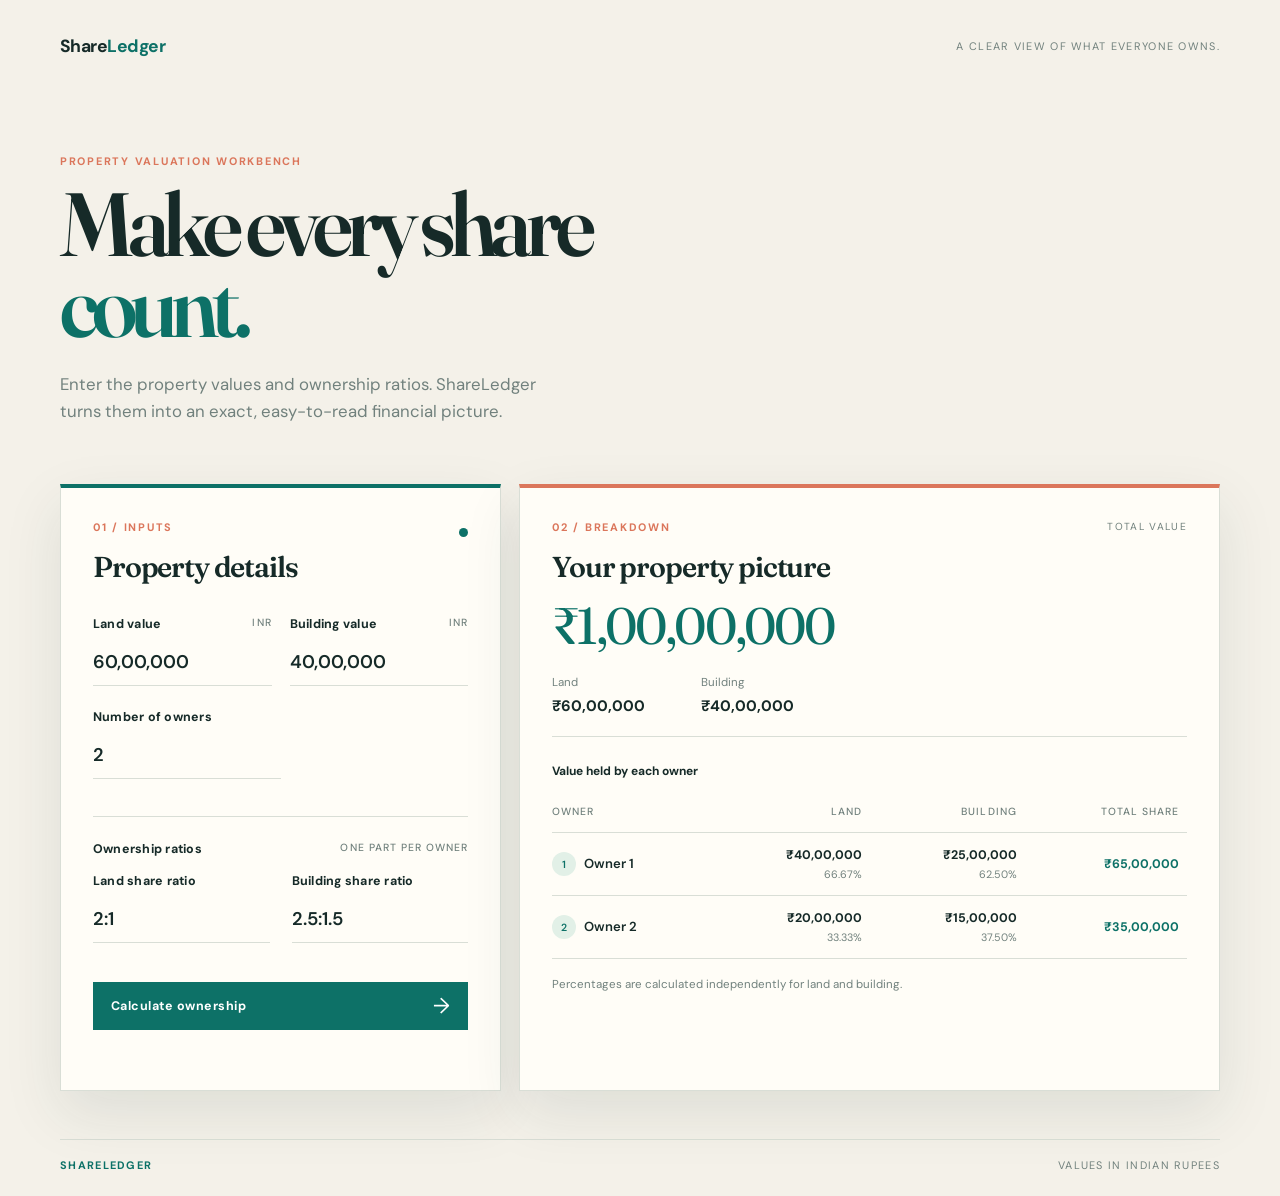
==== app/index.html @ 4bcc3acb "app" ====
<!doctype html>
<html lang="en-IN">
<head>
  <meta charset="utf-8">
  <meta name="viewport" content="width=device-width, initial-scale=1">
  <meta name="description" content="Calculate property valuation and ownership splits in Indian rupees.">
  <title>ShareLedger | Property split calculator</title>
  <link rel="preconnect" href="https://fonts.googleapis.com">
  <link rel="preconnect" href="https://fonts.gstatic.com" crossorigin>
  <link href="https://fonts.googleapis.com/css2?family=DM+Sans:wght@400;500;600;700&family=Fraunces:opsz,wght@9..144,600;9..144,700&display=swap" rel="stylesheet">
  <link rel="stylesheet" href="styles.css">
</head>
<body>
  <main class="page-shell">
    <header class="site-header">
      <a class="brand" href="./">Share<span>Ledger</span></a>
      <p class="header-note">A clear view of what everyone owns.</p>
    </header>

    <section class="intro" aria-labelledby="page-title">
      <p class="eyebrow">PROPERTY VALUATION WORKBENCH</p>
      <h1 id="page-title">Make every share<br><em>count.</em></h1>
      <p class="intro-copy">Enter the property values and ownership ratios. ShareLedger turns them into an exact, easy-to-read financial picture.</p>
    </section>

    <section class="workspace" aria-label="Property split calculator">
      <form id="calculator-form" class="input-panel" novalidate>
        <div class="panel-heading">
          <div>
            <p class="section-kicker">01 / INPUTS</p>
            <h2>Property details</h2>
          </div>
          <span class="status-dot" aria-hidden="true"></span>
        </div>

        <div class="field-grid">
          <label class="field">
            <span>Land value <small>INR</small></span>
            <input id="land-value" name="landValue" type="text" inputmode="decimal" placeholder="60,00,000" value="60,00,000" required>
            <span class="field-error" data-error-for="land-value"></span>
          </label>
          <label class="field">
            <span>Building value <small>INR</small></span>
            <input id="building-value" name="buildingValue" type="text" inputmode="decimal" placeholder="40,00,000" value="40,00,000" required>
            <span class="field-error" data-error-for="building-value"></span>
          </label>
          <label class="field field-small">
            <span>Number of owners</span>
            <input id="owner-count" name="ownerCount" type="number" min="1" step="1" value="2" required>
            <span class="field-error" data-error-for="owner-count"></span>
          </label>
        </div>

        <div class="ratio-block">
          <div class="ratio-title"><span>Ownership ratios</span><small>one part per owner</small></div>
          <div class="field-grid ratio-grid">
            <label class="field">
              <span>Land share ratio</span>
              <input id="land-ratio" name="landRatio" type="text" placeholder="2:1" value="2:1" required>
              <span class="field-error" data-error-for="land-ratio"></span>
            </label>
            <label class="field">
              <span>Building share ratio</span>
              <input id="building-ratio" name="buildingRatio" type="text" placeholder="2.5:1.5" value="2.5:1.5" required>
              <span class="field-error" data-error-for="building-ratio"></span>
            </label>
          </div>
        </div>

        <button class="calculate-button" type="submit">Calculate ownership <span aria-hidden="true">→</span></button>
        <p class="form-message" id="form-message" role="alert"></p>
      </form>

      <section class="results-panel" aria-live="polite" aria-labelledby="results-title">
        <div class="panel-heading results-heading">
          <div>
            <p class="section-kicker">02 / BREAKDOWN</p>
            <h2 id="results-title">Your property picture</h2>
          </div>
          <span class="total-label">TOTAL VALUE</span>
        </div>

        <div class="total-value" id="total-value">₹1,00,00,000</div>
        <div class="asset-strip">
          <div><span>Land</span><strong id="land-total">₹60,00,000</strong></div>
          <div><span>Building</span><strong id="building-total">₹40,00,000</strong></div>
        </div>

        <div class="table-wrap">
          <table>
            <caption>Value held by each owner</caption>
            <thead>
              <tr><th scope="col">Owner</th><th scope="col">Land</th><th scope="col">Building</th><th scope="col">Total share</th></tr>
            </thead>
            <tbody id="results-body"></tbody>
          </table>
        </div>
        <p class="table-note">Percentages are calculated independently for land and building.</p>
      </section>
    </section>

    <footer><span>SHARELEDGER</span><span>VALUES IN INDIAN RUPEES</span></footer>
  </main>
  <script src="calculations.js"></script>
  <script src="app.js"></script>
</body>
</html>
---- app/styles.css ----
:root {
  --ink: #162a28;
  --muted: #71817d;
  --paper: #f4f1e9;
  --panel: #fffdf7;
  --line: #d9ded6;
  --teal: #0d7167;
  --teal-dark: #07534d;
  --coral: #db765b;
  --shadow: 0 22px 55px rgba(29, 61, 54, .1);
}

* { box-sizing: border-box; }
body { margin: 0; color: var(--ink); background: var(--paper); font-family: 'DM Sans', sans-serif; }
body::before { content: ''; position: fixed; inset: 0; opacity: .28; pointer-events: none; background-image: radial-gradient(#b9c9bd 0.7px, transparent .7px); background-size: 18px 18px; }
.page-shell { width: min(1160px, calc(100% - 48px)); margin: 0 auto; padding: 28px 0 24px; position: relative; }
.site-header, footer { display: flex; justify-content: space-between; align-items: center; }
.brand { color: var(--ink); font-size: 1.1rem; font-weight: 700; letter-spacing: -.03em; text-decoration: none; }
.brand span { color: var(--teal); }
.header-note, footer { color: var(--muted); font-size: .68rem; letter-spacing: .12em; text-transform: uppercase; }
.intro { max-width: 650px; padding: 90px 0 58px; }
.eyebrow, .section-kicker { color: var(--coral); font-size: .68rem; font-weight: 700; letter-spacing: .16em; margin: 0 0 15px; }
h1, h2 { font-family: Fraunces, Georgia, serif; margin: 0; font-weight: 600; }
h1 { font-size: clamp(3.5rem, 7vw, 6.8rem); letter-spacing: -.07em; line-height: .91; }
h1 em { color: var(--teal); font-style: normal; }
.intro-copy { color: var(--muted); font-size: 1.05rem; line-height: 1.65; margin: 25px 0 0; max-width: 500px; }
.workspace { display: grid; grid-template-columns: minmax(320px, .85fr) minmax(500px, 1.35fr); gap: 18px; align-items: stretch; }
.input-panel, .results-panel { background: var(--panel); border: 1px solid var(--line); box-shadow: var(--shadow); padding: 32px; }
.input-panel { border-top: 4px solid var(--teal); }
.results-panel { border-top: 4px solid var(--coral); }
.panel-heading { align-items: flex-start; display: flex; justify-content: space-between; margin-bottom: 32px; }
h2 { font-size: 1.8rem; letter-spacing: -.04em; }
.status-dot { background: var(--teal); border-radius: 50%; height: 9px; margin-top: 8px; width: 9px; }
.field-grid { display: grid; grid-template-columns: 1fr 1fr; gap: 18px; }
.field-small { grid-column: span 2; max-width: 50%; }
.field span, .ratio-title { display: flex; justify-content: space-between; color: var(--ink); font-size: .78rem; font-weight: 700; letter-spacing: .02em; }
.field small, .ratio-title small { color: var(--muted); font-size: .65rem; font-weight: 500; letter-spacing: .1em; text-transform: uppercase; }
input { border: 0; border-bottom: 1px solid var(--line); border-radius: 0; background: transparent; color: var(--ink); font: 600 1.15rem 'DM Sans', sans-serif; margin-top: 9px; outline: 0; padding: 9px 0 11px; width: 100%; }
input:focus { border-color: var(--teal); box-shadow: 0 2px 0 var(--teal); }
.field.invalid input { border-color: var(--coral); }
.field-error { color: var(--coral) !important; display: block; font-size: .68rem !important; font-weight: 500 !important; line-height: 1.3; margin-top: 5px; }
.ratio-block { border-top: 1px solid var(--line); margin-top: 32px; padding-top: 24px; }
.ratio-title { margin-bottom: 16px; }
.ratio-grid { gap: 22px; }
.calculate-button { align-items: center; background: var(--teal); border: 0; color: white; cursor: pointer; display: flex; font: 700 .78rem 'DM Sans', sans-serif; justify-content: space-between; letter-spacing: .04em; margin-top: 34px; padding: 16px 18px; text-align: left; transition: background .2s, transform .2s; width: 100%; }
.calculate-button span { font-size: 1.35rem; font-weight: 400; line-height: .5; }
.calculate-button:hover { background: var(--teal-dark); transform: translateY(-2px); }
.form-message { color: var(--coral); font-size: .75rem; min-height: 16px; margin: 12px 0 0; }
.results-heading { margin-bottom: 16px; }
.total-label { color: var(--muted); font-size: .64rem; letter-spacing: .13em; }
.total-value { color: var(--teal); font-family: Fraunces, Georgia, serif; font-size: clamp(2.1rem, 4vw, 3.5rem); letter-spacing: -.055em; line-height: 1; }
.asset-strip { border-bottom: 1px solid var(--line); display: flex; gap: 56px; margin: 24px 0 26px; padding-bottom: 20px; }
.asset-strip div { display: grid; gap: 6px; }
.asset-strip span, .table-note { color: var(--muted); font-size: .72rem; }
.asset-strip strong { font-size: .95rem; }
.table-wrap { overflow-x: auto; }
table { border-collapse: collapse; min-width: 500px; width: 100%; }
caption { text-align: left; color: var(--ink); font-size: .75rem; font-weight: 700; margin-bottom: 12px; }
th, td { border-bottom: 1px solid var(--line); padding: 14px 8px; text-align: right; vertical-align: middle; }
th:first-child, td:first-child { padding-left: 0; text-align: left; }
thead th { color: var(--muted); font-size: .65rem; font-weight: 500; letter-spacing: .1em; text-transform: uppercase; }
tbody th { font-size: .82rem; font-weight: 600; white-space: nowrap; }
tbody td { font-size: .78rem; }
tbody td strong, tbody td small { display: block; }
tbody td small { color: var(--muted); font-size: .67rem; margin-top: 4px; }
.owner-badge { align-items: center; background: #e2f0e7; border-radius: 50%; color: var(--teal); display: inline-flex; font-size: .65rem; height: 24px; justify-content: center; margin-right: 8px; width: 24px; }
.share-total { color: var(--teal); font-weight: 700; }
.table-note { margin: 18px 0 0; }
footer { border-top: 1px solid var(--line); margin-top: 48px; padding-top: 18px; }
footer span:first-child { color: var(--teal); font-weight: 700; }
@media (max-width: 800px) { .workspace { grid-template-columns: 1fr; } .intro { padding-top: 65px; } }
@media (max-width: 520px) { .page-shell { width: min(100% - 28px, 1160px); } .header-note { display: none; } .intro { padding: 56px 0 40px; } h1 { font-size: 3.6rem; } .input-panel, .results-panel { padding: 24px 20px; } .field-grid { gap: 16px; } .field-small { max-width: none; } .asset-strip { gap: 28px; } footer { font-size: .58rem; } }
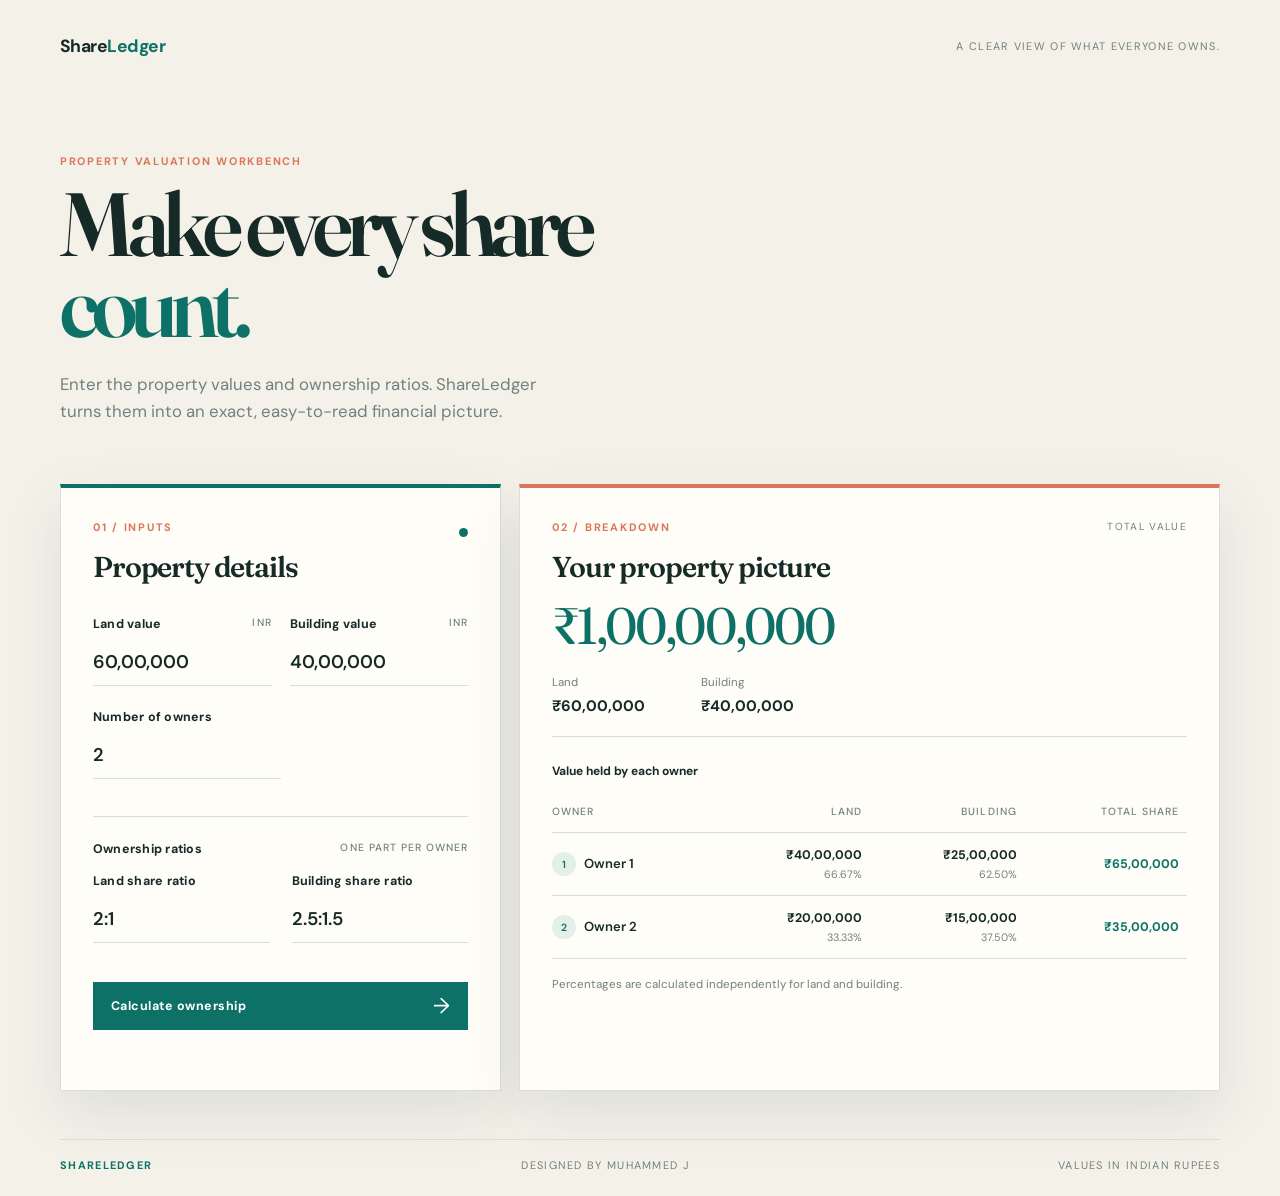
==== commit 37420276: "updated name" ====
--- a/app/index.html
+++ b/app/index.html
@@ -99,7 +99,7 @@
       </section>
     </section>
 
-    <footer><span>SHARELEDGER</span><span>VALUES IN INDIAN RUPEES</span></footer>
+    <footer><span>SHARELEDGER</span><span>Designed by Muhammed J</span><span>VALUES IN INDIAN RUPEES</span></footer>
   </main>
   <script src="calculations.js"></script>
   <script src="app.js"></script>
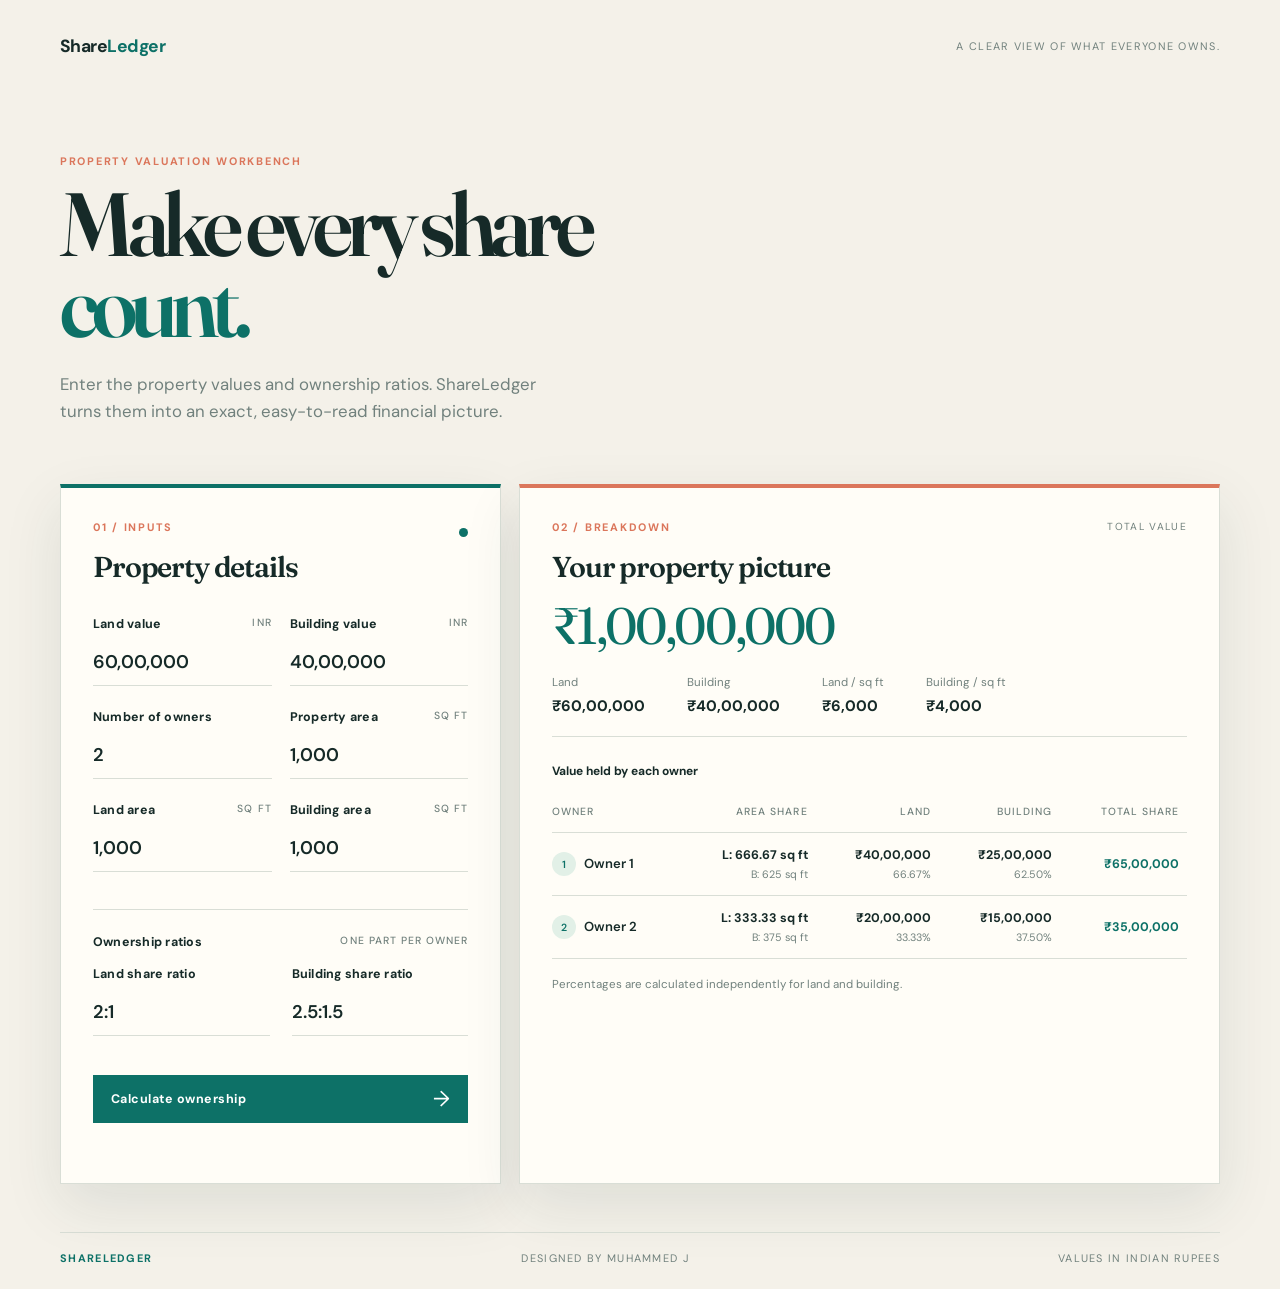
==== commit 6b82b5c6: "updated" ====
--- a/app/index.html
+++ b/app/index.html
@@ -49,6 +49,21 @@
             <input id="owner-count" name="ownerCount" type="number" min="1" step="1" value="2" required>
             <span class="field-error" data-error-for="owner-count"></span>
           </label>
+          <label class="field field-small">
+            <span>Property area <small>SQ FT</small></span>
+            <input id="square-feet" name="squareFeet" type="text" inputmode="decimal" placeholder="1,000" value="1,000" required>
+            <span class="field-error" data-error-for="square-feet"></span>
+          </label>
+          <label class="field field-small">
+            <span>Land area <small>SQ FT</small></span>
+            <input id="land-square-feet" name="landSquareFeet" type="text" inputmode="decimal" placeholder="1,000" value="1,000" required>
+            <span class="field-error" data-error-for="land-square-feet"></span>
+          </label>
+          <label class="field field-small">
+            <span>Building area <small>SQ FT</small></span>
+            <input id="building-square-feet" name="buildingSquareFeet" type="text" inputmode="decimal" placeholder="1,000" value="1,000" required>
+            <span class="field-error" data-error-for="building-square-feet"></span>
+          </label>
         </div>
 
         <div class="ratio-block">
@@ -84,13 +99,15 @@
         <div class="asset-strip">
           <div><span>Land</span><strong id="land-total">₹60,00,000</strong></div>
           <div><span>Building</span><strong id="building-total">₹40,00,000</strong></div>
+          <div><span>Land / sq ft</span><strong id="land-amount-per-square-foot">₹6,000</strong></div>
+          <div><span>Building / sq ft</span><strong id="building-amount-per-square-foot">₹4,000</strong></div>
         </div>
 
         <div class="table-wrap">
           <table>
             <caption>Value held by each owner</caption>
             <thead>
-              <tr><th scope="col">Owner</th><th scope="col">Land</th><th scope="col">Building</th><th scope="col">Total share</th></tr>
+                      <tr><th scope="col">Owner</th><th scope="col">Area share</th><th scope="col">Land</th><th scope="col">Building</th><th scope="col">Total share</th></tr>
             </thead>
             <tbody id="results-body"></tbody>
           </table>
--- a/app/styles.css
+++ b/app/styles.css
@@ -32,7 +32,7 @@
 h2 { font-size: 1.8rem; letter-spacing: -.04em; }
 .status-dot { background: var(--teal); border-radius: 50%; height: 9px; margin-top: 8px; width: 9px; }
 .field-grid { display: grid; grid-template-columns: 1fr 1fr; gap: 18px; }
-.field-small { grid-column: span 2; max-width: 50%; }
+.field-small { max-width: 100%; }
 .field span, .ratio-title { display: flex; justify-content: space-between; color: var(--ink); font-size: .78rem; font-weight: 700; letter-spacing: .02em; }
 .field small, .ratio-title small { color: var(--muted); font-size: .65rem; font-weight: 500; letter-spacing: .1em; text-transform: uppercase; }
 input { border: 0; border-bottom: 1px solid var(--line); border-radius: 0; background: transparent; color: var(--ink); font: 600 1.15rem 'DM Sans', sans-serif; margin-top: 9px; outline: 0; padding: 9px 0 11px; width: 100%; }
@@ -49,7 +49,7 @@
 .results-heading { margin-bottom: 16px; }
 .total-label { color: var(--muted); font-size: .64rem; letter-spacing: .13em; }
 .total-value { color: var(--teal); font-family: Fraunces, Georgia, serif; font-size: clamp(2.1rem, 4vw, 3.5rem); letter-spacing: -.055em; line-height: 1; }
-.asset-strip { border-bottom: 1px solid var(--line); display: flex; gap: 56px; margin: 24px 0 26px; padding-bottom: 20px; }
+.asset-strip { border-bottom: 1px solid var(--line); display: flex; flex-wrap: wrap; gap: 28px 42px; margin: 24px 0 26px; padding-bottom: 20px; }
 .asset-strip div { display: grid; gap: 6px; }
 .asset-strip span, .table-note { color: var(--muted); font-size: .72rem; }
 .asset-strip strong { font-size: .95rem; }
